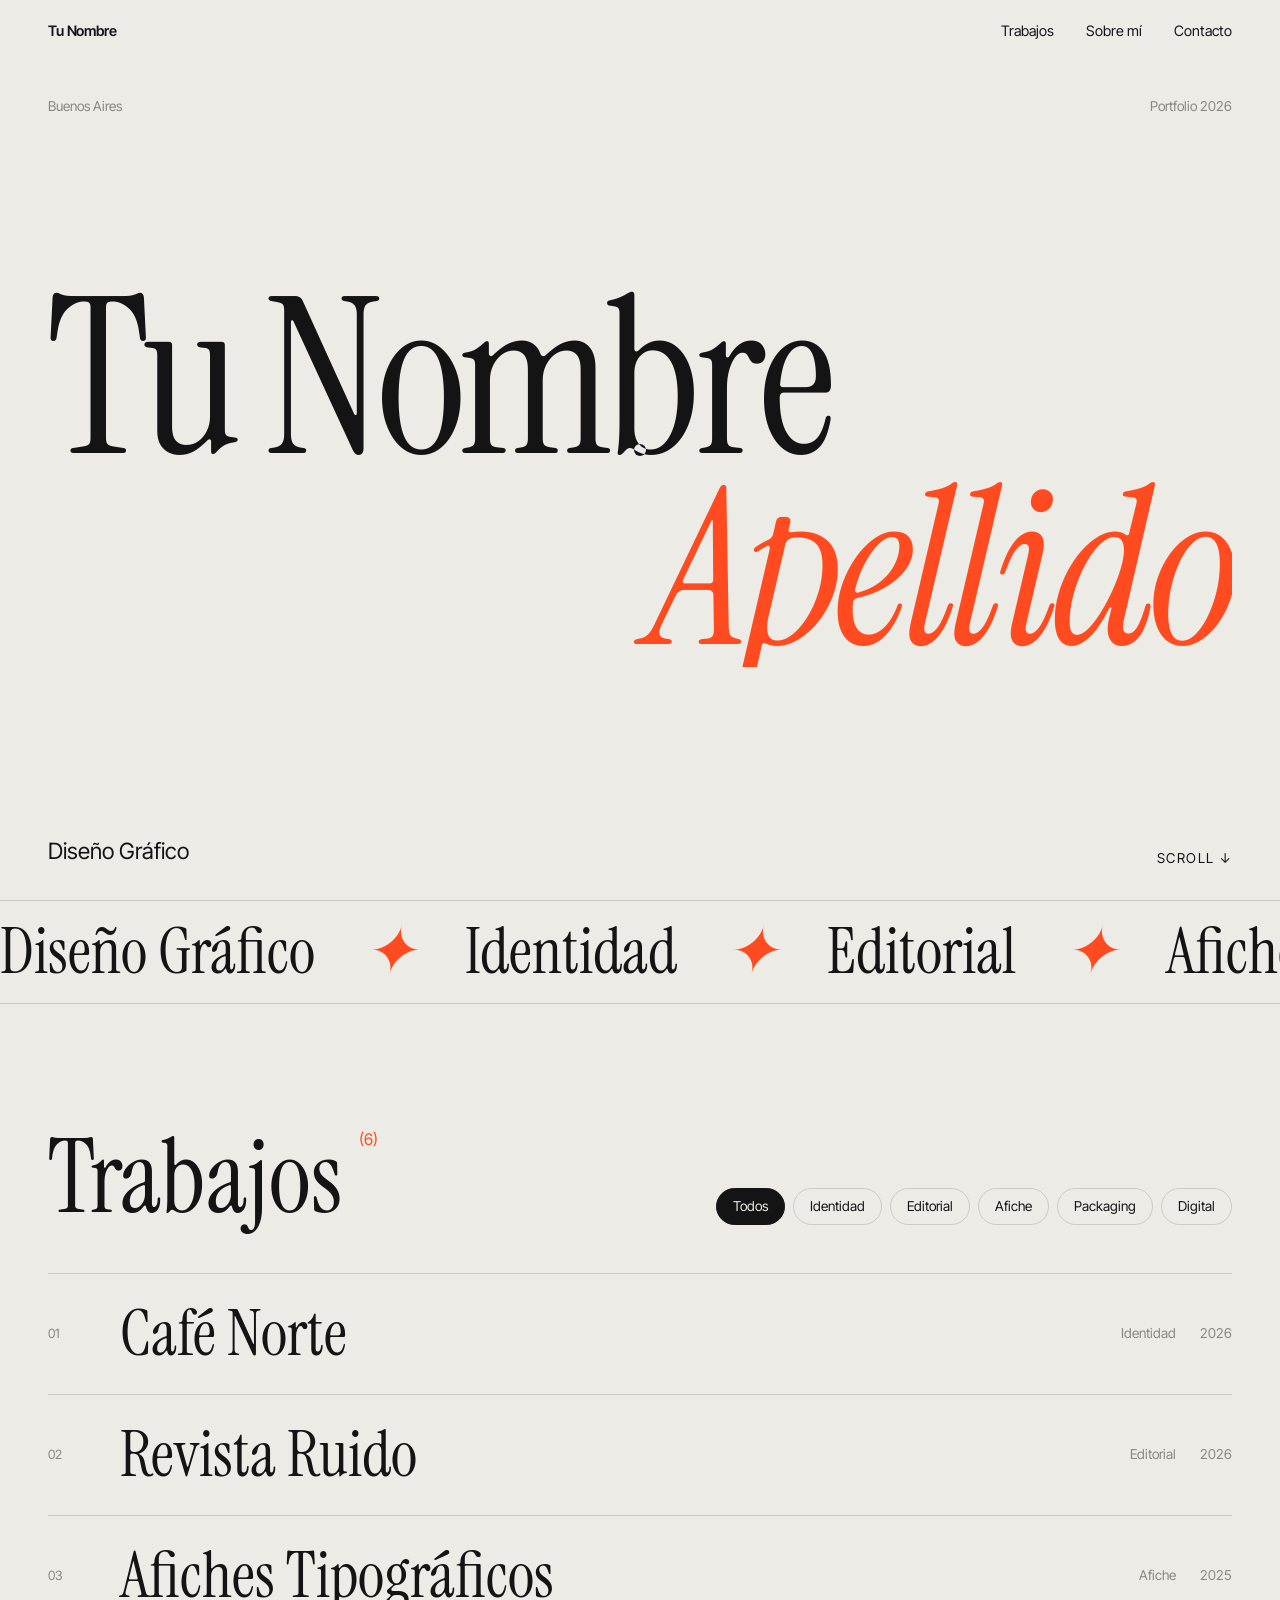
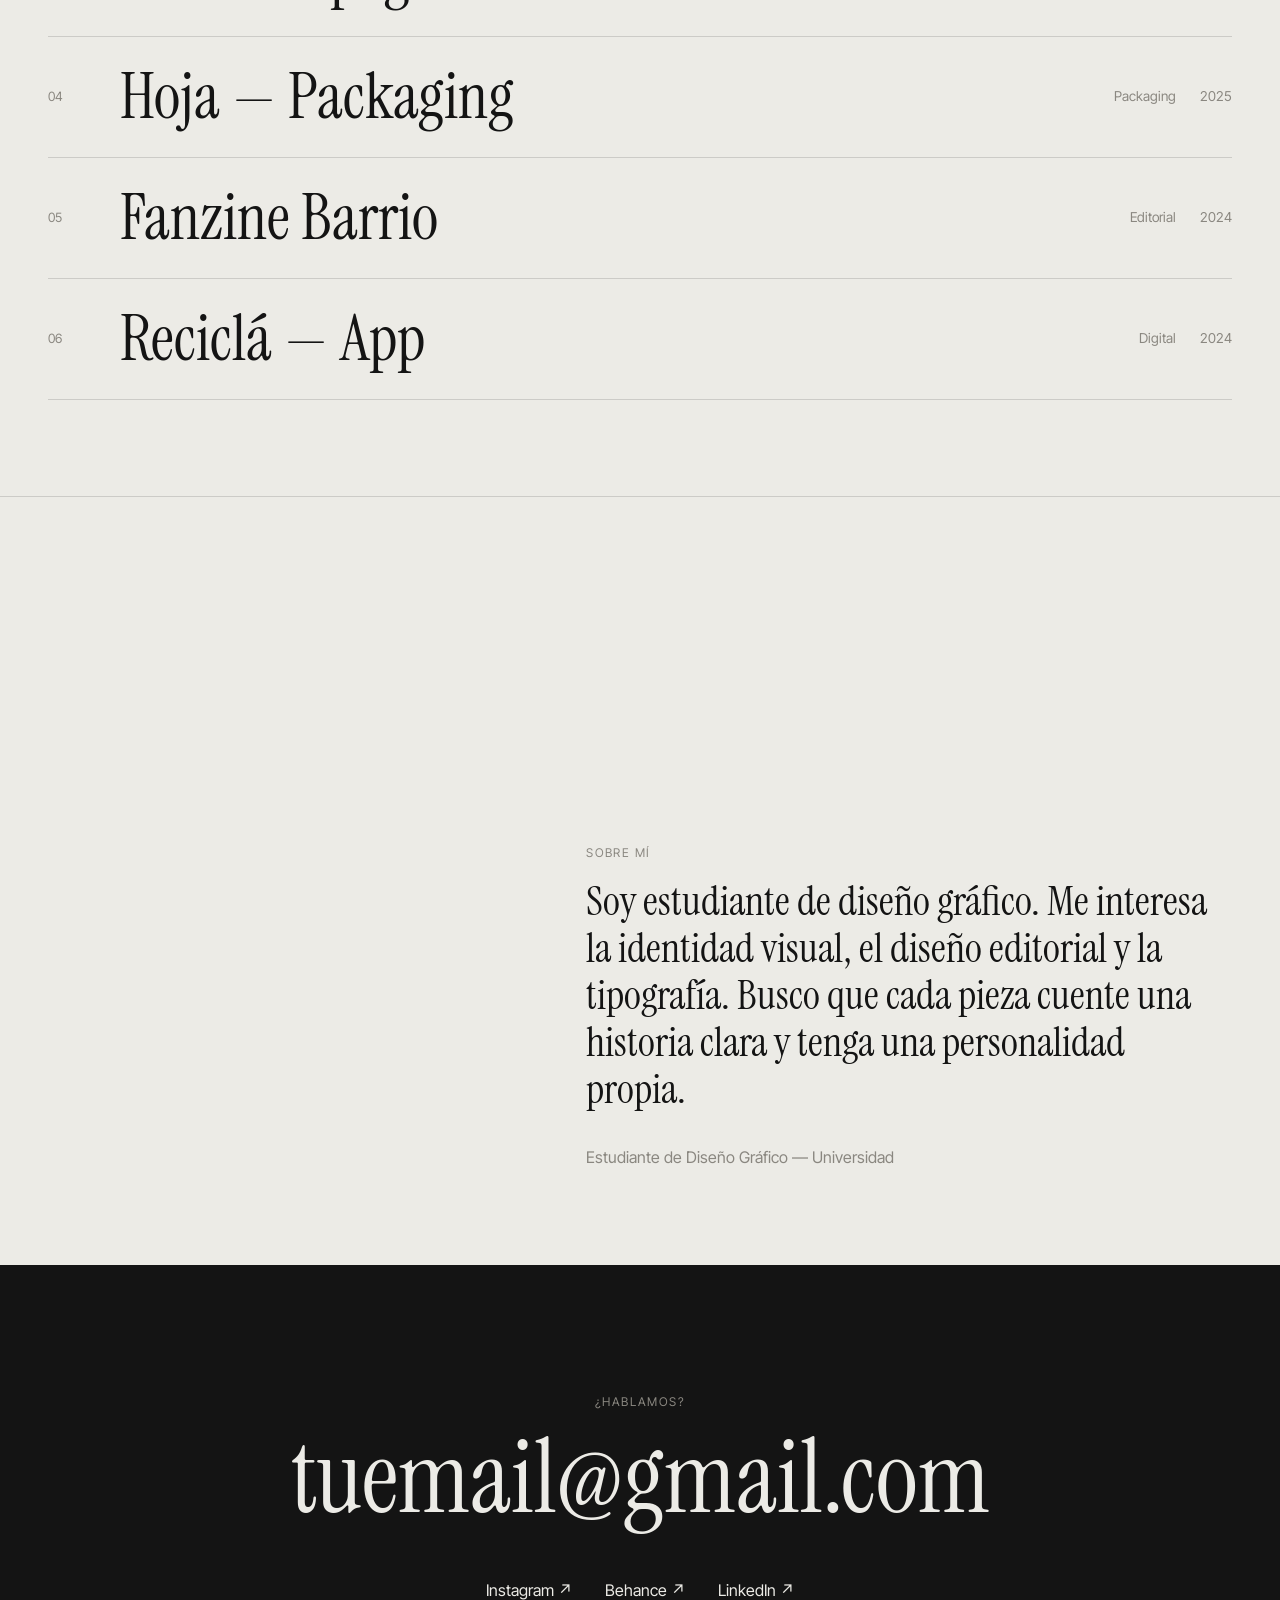
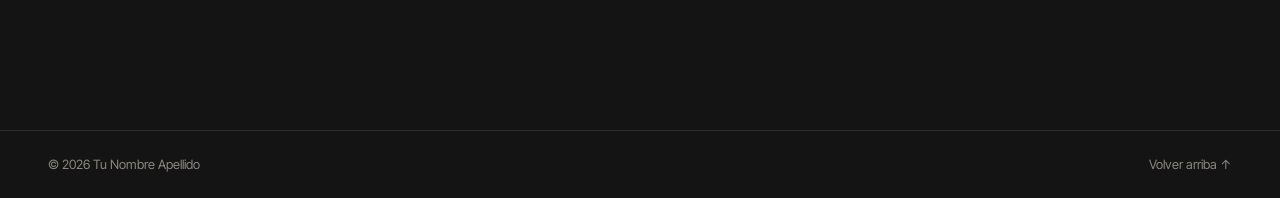
==== portfolio/index.html @ 5fc9635a "Add files via upload" ====
<!DOCTYPE html>
<html lang="es">
<head>
  <meta charset="UTF-8" />
  <meta name="viewport" content="width=device-width, initial-scale=1.0" />
  <title>Portfolio — Diseño Gráfico</title>
  <meta name="description" content="Portfolio de diseño gráfico" />
  <link rel="preconnect" href="https://fonts.googleapis.com" />
  <link rel="preconnect" href="https://fonts.gstatic.com" crossorigin />
  <link href="https://fonts.googleapis.com/css2?family=Instrument+Serif:ital@0;1&family=Inter+Tight:wght@300;400;500;600&display=swap" rel="stylesheet" />
  <link rel="stylesheet" href="css/styles.css" />
</head>
<body class="home">

  <!-- Pantalla de carga -->
  <div class="loader" id="loader">
    <span class="loader__count" id="loaderCount">0</span>
  </div>

  <!-- Cursor personalizado -->
  <div class="cursor" id="cursor"><span class="cursor__label" id="cursorLabel">Ver</span></div>
  <!-- Imagen que sigue al mouse en la lista de trabajos -->
  <div class="preview" id="preview"><img id="previewImg" alt="" /></div>

  <header class="nav">
    <a href="index.html" class="nav__logo" data-nombre>Tu Nombre</a>
    <nav class="nav__links">
      <a href="#trabajos">Trabajos</a>
      <a href="#sobre-mi">Sobre mí</a>
      <a href="#contacto">Contacto</a>
    </nav>
  </header>

  <main>
    <!-- HERO -->
    <section class="hero">
      <div class="hero__meta">
        <span data-ciudad>Buenos Aires</span>
        <span>Portfolio <span id="year"></span></span>
      </div>
      <h1 class="hero__title">
        <span class="line"><span class="split" data-nombre>Tu Nombre</span></span>
        <span class="line line--right"><em class="split" data-apellido>Apellido</em></span>
      </h1>
      <div class="hero__bottom">
        <p class="hero__rol reveal" data-rol>Diseño Gráfico</p>
        <a href="#trabajos" class="hero__scroll reveal">Scroll <span class="arrow">↓</span></a>
      </div>
    </section>

    <!-- CINTA EN MOVIMIENTO -->
    <div class="marquee" aria-hidden="true">
      <div class="marquee__track" id="marquee"></div>
    </div>

    <!-- TRABAJOS -->
    <section class="works" id="trabajos">
      <div class="section-head reveal">
        <h2>Trabajos <sup id="worksCount"></sup></h2>
        <div class="filters" id="filters"></div>
      </div>
      <ul class="works__list" id="worksList"></ul>
    </section>

    <!-- SOBRE MÍ -->
    <section class="about" id="sobre-mi">
      <div class="about__img reveal-img"><img data-foto src="img/perfil.svg" alt="Foto de perfil" /></div>
      <div class="about__text">
        <p class="label reveal">Sobre mí</p>
        <p class="about__bio reveal" data-bio></p>
        <p class="about__uni reveal" data-universidad></p>
      </div>
    </section>

    <!-- CONTACTO -->
    <section class="contact" id="contacto">
      <p class="label reveal">¿Hablamos?</p>
      <a class="contact__mail reveal" data-email href="#">tuemail@gmail.com</a>
      <div class="contact__social reveal" id="social"></div>
    </section>
  </main>

  <footer class="footer">
    <span>© <span id="year2"></span> <span data-nombre-completo></span></span>
    <a href="#" class="totop">Volver arriba ↑</a>
  </footer>

  <script src="js/proyectos.js"></script>
  <script src="js/main.js"></script>
</body>
</html>
---- portfolio/css/styles.css ----
/* =========================================================
   COLORES Y TIPOGRAFÍAS — cambiá estos valores para
   personalizar todo el sitio de una vez.
   ========================================================= */
:root {
  --bg: #ecebe6;          /* fondo */
  --ink: #141414;         /* texto */
  --muted: #8a8780;       /* texto secundario */
  --accent: #ff4b1f;      /* color de acento */
  --line: rgba(20, 20, 20, 0.15);
  --serif: "Instrument Serif", Georgia, serif;
  --sans: "Inter Tight", system-ui, sans-serif;
  --ease: cubic-bezier(0.77, 0, 0.175, 1);
  --ease-out: cubic-bezier(0.16, 1, 0.3, 1);
  --pad: clamp(1.25rem, 4vw, 3rem);
}

*, *::before, *::after { box-sizing: border-box; margin: 0; padding: 0; }
html { scroll-behavior: smooth; }
body {
  background: var(--bg);
  color: var(--ink);
  font-family: var(--sans);
  font-size: 16px;
  line-height: 1.5;
  -webkit-font-smoothing: antialiased;
  overflow-x: hidden;
}
a { color: inherit; text-decoration: none; }
img { display: block; width: 100%; height: auto; }
::selection { background: var(--accent); color: var(--bg); }

.label {
  display: block;
  font-size: 0.75rem;
  text-transform: uppercase;
  letter-spacing: 0.12em;
  color: var(--muted);
  margin-bottom: 1rem;
}

/* ---------- Cursor ---------- */
.cursor {
  position: fixed; top: 0; left: 0; z-index: 1000;
  width: 12px; height: 12px; border-radius: 50%;
  background: var(--ink);
  pointer-events: none;
  transform: translate(-50%, -50%);
  display: grid; place-items: center;
  transition: width .4s var(--ease-out), height .4s var(--ease-out), background .3s;
  mix-blend-mode: difference;
  background: #fff;
}
.cursor__label {
  font-size: 0.8rem; color: #000; opacity: 0;
  transition: opacity .2s; font-weight: 500;
}
.cursor.is-hover { width: 48px; height: 48px; }
.cursor.is-view { width: 90px; height: 90px; mix-blend-mode: normal; background: var(--accent); }
.cursor.is-view .cursor__label { opacity: 1; color: #fff; }
@media (hover: none) { .cursor { display: none; } }
@media (hover: hover) { body, a { cursor: none; } }

/* ---------- Loader ---------- */
.loader {
  position: fixed; inset: 0; z-index: 900;
  background: var(--ink); color: var(--bg);
  display: flex; align-items: flex-end; justify-content: flex-end;
  padding: var(--pad);
  transition: transform 1s var(--ease);
}
.loader__count { font-family: var(--serif); font-size: clamp(5rem, 18vw, 14rem); line-height: .8; }
.loader.is-done { transform: translateY(-100%); }

.curtain {
  position: fixed; inset: 0; z-index: 900; background: var(--ink);
  transform-origin: top; transition: transform .9s var(--ease);
}
.curtain.is-done { transform: scaleY(0); }
.curtain.is-leaving { transform-origin: bottom; transform: scaleY(1); }

/* ---------- Nav ---------- */
.nav {
  position: fixed; top: 0; left: 0; right: 0; z-index: 100;
  display: flex; justify-content: space-between; align-items: center;
  padding: 1.25rem var(--pad);
  mix-blend-mode: difference; color: #fff;
  font-size: 0.9rem;
}
.nav__logo { font-weight: 600; letter-spacing: -0.01em; }
.nav__links { display: flex; gap: 2rem; }
.nav__links a, .footer a, .contact__social a { position: relative; }
.nav__links a::after, .footer a::after, .contact__social a::after {
  content: ""; position: absolute; left: 0; bottom: -2px; width: 100%; height: 1px;
  background: currentColor; transform: scaleX(0); transform-origin: right;
  transition: transform .5s var(--ease-out);
}
.nav__links a:hover::after, .footer a:hover::after, .contact__social a:hover::after {
  transform: scaleX(1); transform-origin: left;
}
@media (max-width: 600px) { .nav__links { gap: 1rem; font-size: .8rem; } }

/* ---------- Animación de texto (letras que suben) ---------- */
.line { display: block; overflow: hidden; }
.split .char {
  display: inline-block;
  transform: translateY(110%);
  transition: transform 1.1s var(--ease-out);
}
.is-ready .split .char { transform: translateY(0); }

/* Aparición al hacer scroll */
.reveal { opacity: 0; transform: translateY(40px); transition: opacity 1s var(--ease-out), transform 1s var(--ease-out); }
.reveal.in { opacity: 1; transform: none; }
.is-ready .hero .reveal { opacity: 1; transform: none; transition-delay: .7s; }
.reveal-img { overflow: hidden; clip-path: inset(100% 0 0 0); transition: clip-path 1.4s var(--ease); }
.reveal-img img { transform: scale(1.25); transition: transform 1.8s var(--ease-out); }
.reveal-img.in { clip-path: inset(0 0 0 0); }
.reveal-img.in img { transform: scale(1); }

/* ---------- Hero ---------- */
.hero {
  min-height: 100svh;
  padding: 6rem var(--pad) 2rem;
  display: flex; flex-direction: column; justify-content: space-between;
}
.hero__meta { display: flex; justify-content: space-between; font-size: .85rem; color: var(--muted); }
.hero__title {
  font-family: var(--serif); font-weight: 400;
  font-size: clamp(4rem, 17vw, 17rem);
  line-height: .88; letter-spacing: -0.03em;
}
.hero__title em { font-style: italic; color: var(--accent); }
.line--right { text-align: right; }
.hero__bottom { display: flex; justify-content: space-between; align-items: flex-end; }
.hero__rol { font-size: clamp(1rem, 2vw, 1.4rem); max-width: 20ch; }
.hero__scroll { font-size: .85rem; text-transform: uppercase; letter-spacing: .1em; }
.hero__scroll .arrow { display: inline-block; animation: bob 2s ease-in-out infinite; }
@keyframes bob { 50% { transform: translateY(6px); } }

/* ---------- Marquee ---------- */
.marquee {
  border-top: 1px solid var(--line); border-bottom: 1px solid var(--line);
  overflow: hidden; padding: 1.2rem 0; white-space: nowrap;
}
.marquee__track { display: inline-flex; animation: marquee 30s linear infinite; }
.marquee__track span {
  font-family: var(--serif); font-size: clamp(2rem, 5vw, 4rem); line-height: 1;
  padding-right: 3rem;
}
.marquee__track span:nth-child(even) { font-style: italic; color: var(--accent); }
@keyframes marquee { to { transform: translateX(-50%); } }

/* ---------- Trabajos ---------- */
.works { padding: 8rem var(--pad) 6rem; }
.section-head {
  display: flex; justify-content: space-between; align-items: flex-end; flex-wrap: wrap; gap: 1.5rem;
  margin-bottom: 3rem;
}
.section-head h2 { font-family: var(--serif); font-weight: 400; font-size: clamp(3rem, 8vw, 6.5rem); line-height: .9; }
.section-head sup { font-family: var(--sans); font-size: 1rem; color: var(--accent); vertical-align: top; }
.filters { display: flex; flex-wrap: wrap; gap: .5rem; }
.filters button {
  font: inherit; font-size: .85rem; background: none; color: var(--ink);
  border: 1px solid var(--line); border-radius: 99px; padding: .45rem 1rem;
  cursor: inherit; transition: background .3s, color .3s, border-color .3s;
}
.filters button:hover { border-color: var(--ink); }
.filters button.active { background: var(--ink); color: var(--bg); border-color: var(--ink); }

.works__list { list-style: none; border-top: 1px solid var(--line); }
.work { border-bottom: 1px solid var(--line); transition: opacity .4s; }
.work.hidden { display: none; }
.work a {
  display: grid; grid-template-columns: 3rem 1fr auto auto; gap: 1.5rem; align-items: center;
  padding: 1.75rem 0; position: relative;
}
.work__num { font-size: .8rem; color: var(--muted); }
.work__title {
  font-family: var(--serif); font-size: clamp(2rem, 5vw, 4.2rem); line-height: 1;
  transition: transform .6s var(--ease-out), color .3s;
}
.work__cat, .work__year { font-size: .85rem; color: var(--muted); }
.work__thumb { display: none; }
.works__list:hover .work { opacity: .3; }
.works__list .work:hover { opacity: 1; }
.work a:hover .work__title { transform: translateX(1.5rem); font-style: italic; color: var(--accent); }

@media (max-width: 700px) {
  .work a { grid-template-columns: 1fr auto; gap: .5rem 1rem; }
  .work__num { display: none; }
  .work__thumb { display: block; grid-column: 1 / -1; border-radius: 4px; overflow: hidden; margin-bottom: .75rem; aspect-ratio: 4/3; }
  .work__thumb img { height: 100%; object-fit: cover; }
  .work__year { grid-column: 2; grid-row: 2; }
  .work__cat { grid-column: 1; grid-row: 3; }
  .works__list:hover .work { opacity: 1; }
}

/* Imagen flotante que sigue al mouse */
.preview {
  position: fixed; top: 0; left: 0; z-index: 50;
  width: clamp(220px, 24vw, 380px); aspect-ratio: 4/5;
  pointer-events: none; overflow: hidden; border-radius: 4px;
  opacity: 0; transform: translate(-50%, -50%) scale(.6);
  transition: opacity .4s var(--ease-out), transform .5s var(--ease-out);
}
.preview.show { opacity: 1; transform: translate(-50%, -50%) scale(1); }
.preview img { height: 100%; object-fit: cover; }
@media (hover: none) { .preview { display: none; } }

/* ---------- Sobre mí ---------- */
.about {
  padding: 6rem var(--pad);
  display: grid; grid-template-columns: 1fr 1.4fr; gap: clamp(2rem, 6vw, 6rem); align-items: end;
  border-top: 1px solid var(--line);
}
.about__img { aspect-ratio: 4/5; border-radius: 4px; }
.about__img img { height: 100%; object-fit: cover; }
.about__bio { font-family: var(--serif); font-size: clamp(1.6rem, 3.2vw, 2.8rem); line-height: 1.15; margin-bottom: 2rem; }
.about__uni { color: var(--muted); }
@media (max-width: 800px) { .about { grid-template-columns: 1fr; } .about__img { max-width: 420px; } }

/* ---------- Contacto ---------- */
.contact { padding: 8rem var(--pad); text-align: center; background: var(--ink); color: var(--bg); }
.contact .label { color: #8a8780; }
.contact__mail {
  display: inline-block; font-family: var(--serif);
  font-size: clamp(2.2rem, 8vw, 7.5rem); line-height: 1; word-break: break-all;
  transition: color .3s, font-style .3s;
}
.contact__mail:hover { color: var(--accent); font-style: italic; }
.contact__social { display: flex; justify-content: center; gap: 2rem; margin-top: 3rem; flex-wrap: wrap; }

.footer {
  display: flex; justify-content: space-between; padding: 1.5rem var(--pad);
  font-size: .8rem; background: var(--ink); color: #8a8780; border-top: 1px solid rgba(255,255,255,.1);
}

/* =========================================================
   PÁGINA DE PROYECTO
   ========================================================= */
.p-hero { padding: 9rem var(--pad) 3rem; }
.p-hero__title {
  font-family: var(--serif); font-weight: 400;
  font-size: clamp(3.5rem, 12vw, 12rem); line-height: .9; letter-spacing: -0.03em;
  margin-bottom: 3rem;
}
.p-hero__info { display: flex; gap: clamp(2rem, 6vw, 6rem); flex-wrap: wrap; border-top: 1px solid var(--line); padding-top: 1.5rem; }
.p-hero__info .label { margin-bottom: .3rem; }
.p-cover { margin: 0 var(--pad); border-radius: 4px; aspect-ratio: 16/9; }
.p-cover img { height: 100%; object-fit: cover; }
.p-desc { padding: 7rem var(--pad); display: grid; grid-template-columns: 1fr 2fr; gap: 2rem; }
.p-desc__text { font-family: var(--serif); font-size: clamp(1.5rem, 3vw, 2.6rem); line-height: 1.2; }
@media (max-width: 800px) { .p-desc { grid-template-columns: 1fr; } }

.p-gallery { padding: 0 var(--pad) 6rem; display: grid; grid-template-columns: 1fr 1fr; gap: clamp(1rem, 2vw, 2rem); }
.p-gallery figure:nth-child(3n+1) { grid-column: 1 / -1; }
.p-gallery .reveal-img { border-radius: 4px; }
.p-gallery figcaption { font-size: .8rem; color: var(--muted); margin-top: .6rem; }
@media (max-width: 700px) { .p-gallery { grid-template-columns: 1fr; } }

.p-next {
  display: block; padding: 7rem var(--pad); text-align: center;
  border-top: 1px solid var(--line); background: var(--ink); color: var(--bg);
  overflow: hidden;
}
.p-next__title {
  display: block; font-family: var(--serif); font-size: clamp(3rem, 10vw, 9rem); line-height: 1;
  transition: transform .8s var(--ease-out), color .3s;
}
.p-next:hover .p-next__title { font-style: italic; color: var(--accent); transform: scale(1.04); }

@media (prefers-reduced-motion: reduce) {
  *, *::before, *::after { animation: none !important; transition: none !important; }
  .split .char { transform: none; }
  .reveal, .reveal-img, .reveal-img img { opacity: 1; transform: none; clip-path: none; }
}
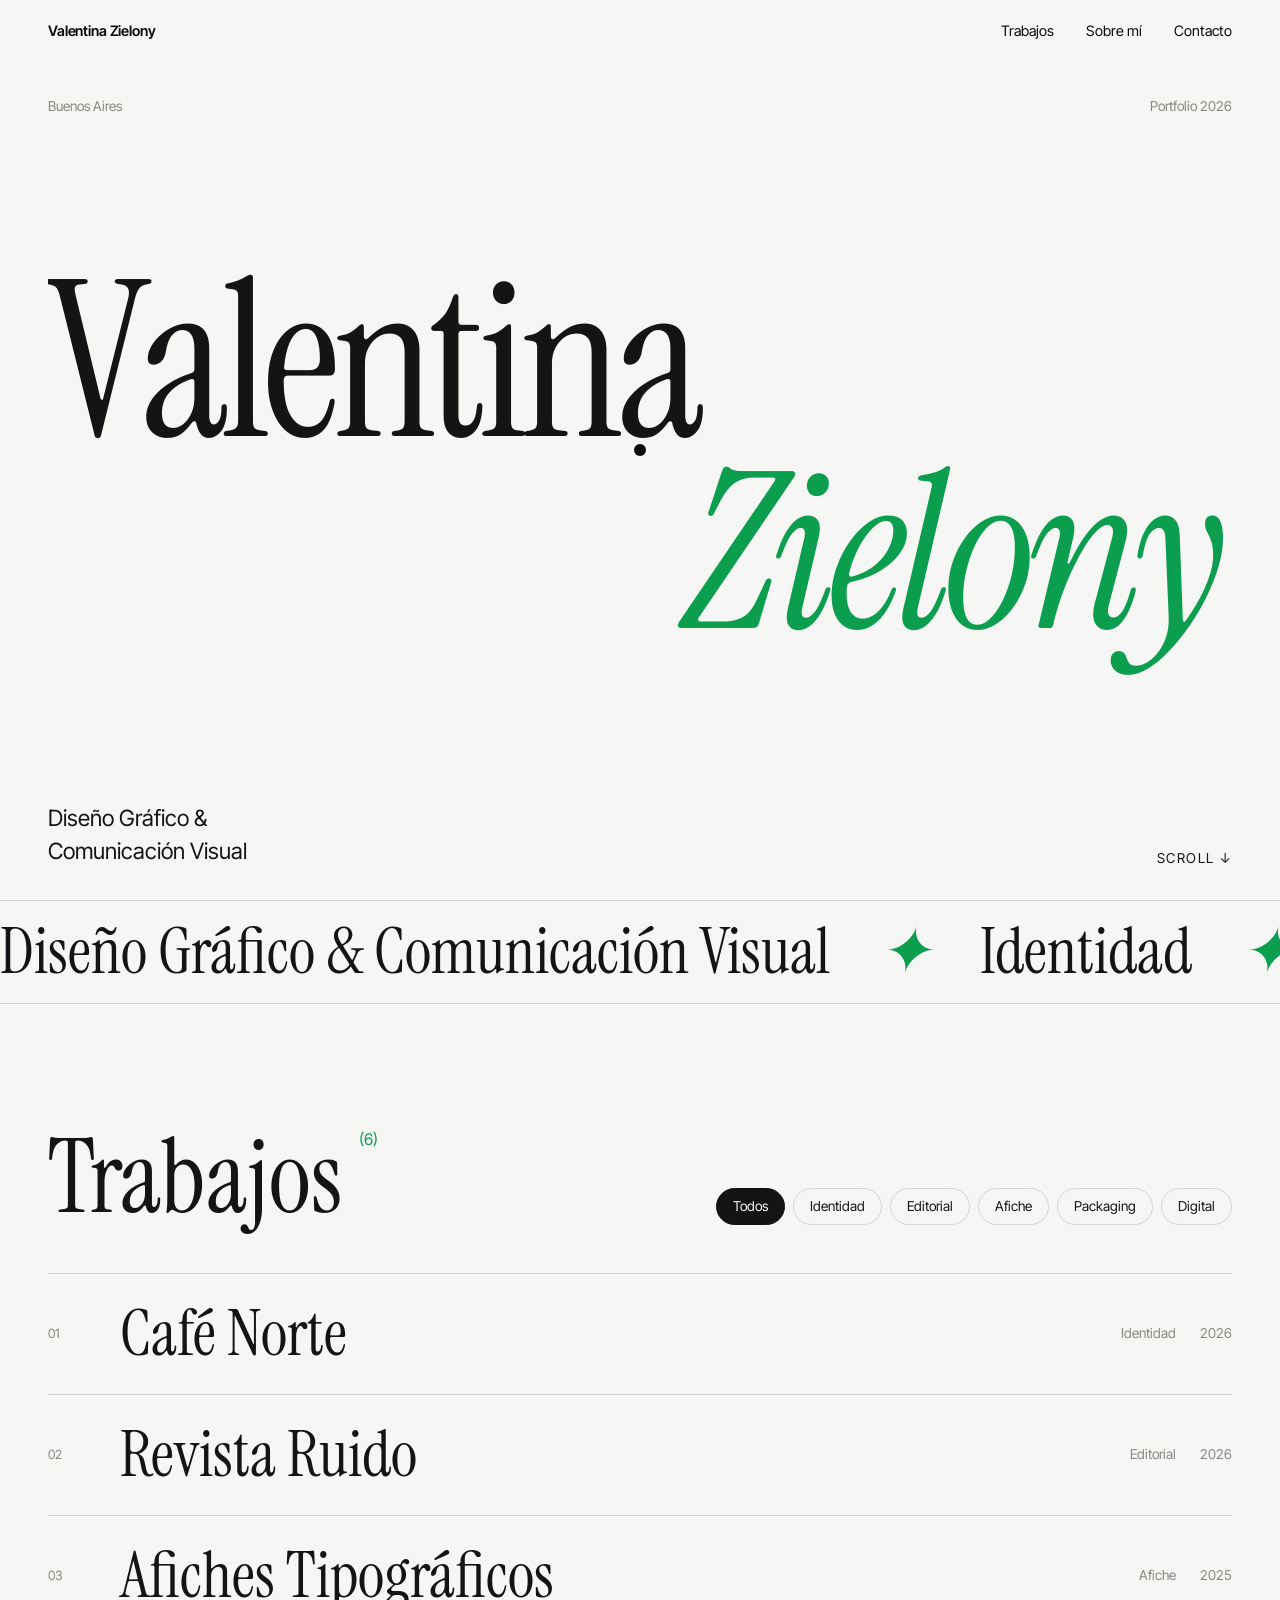
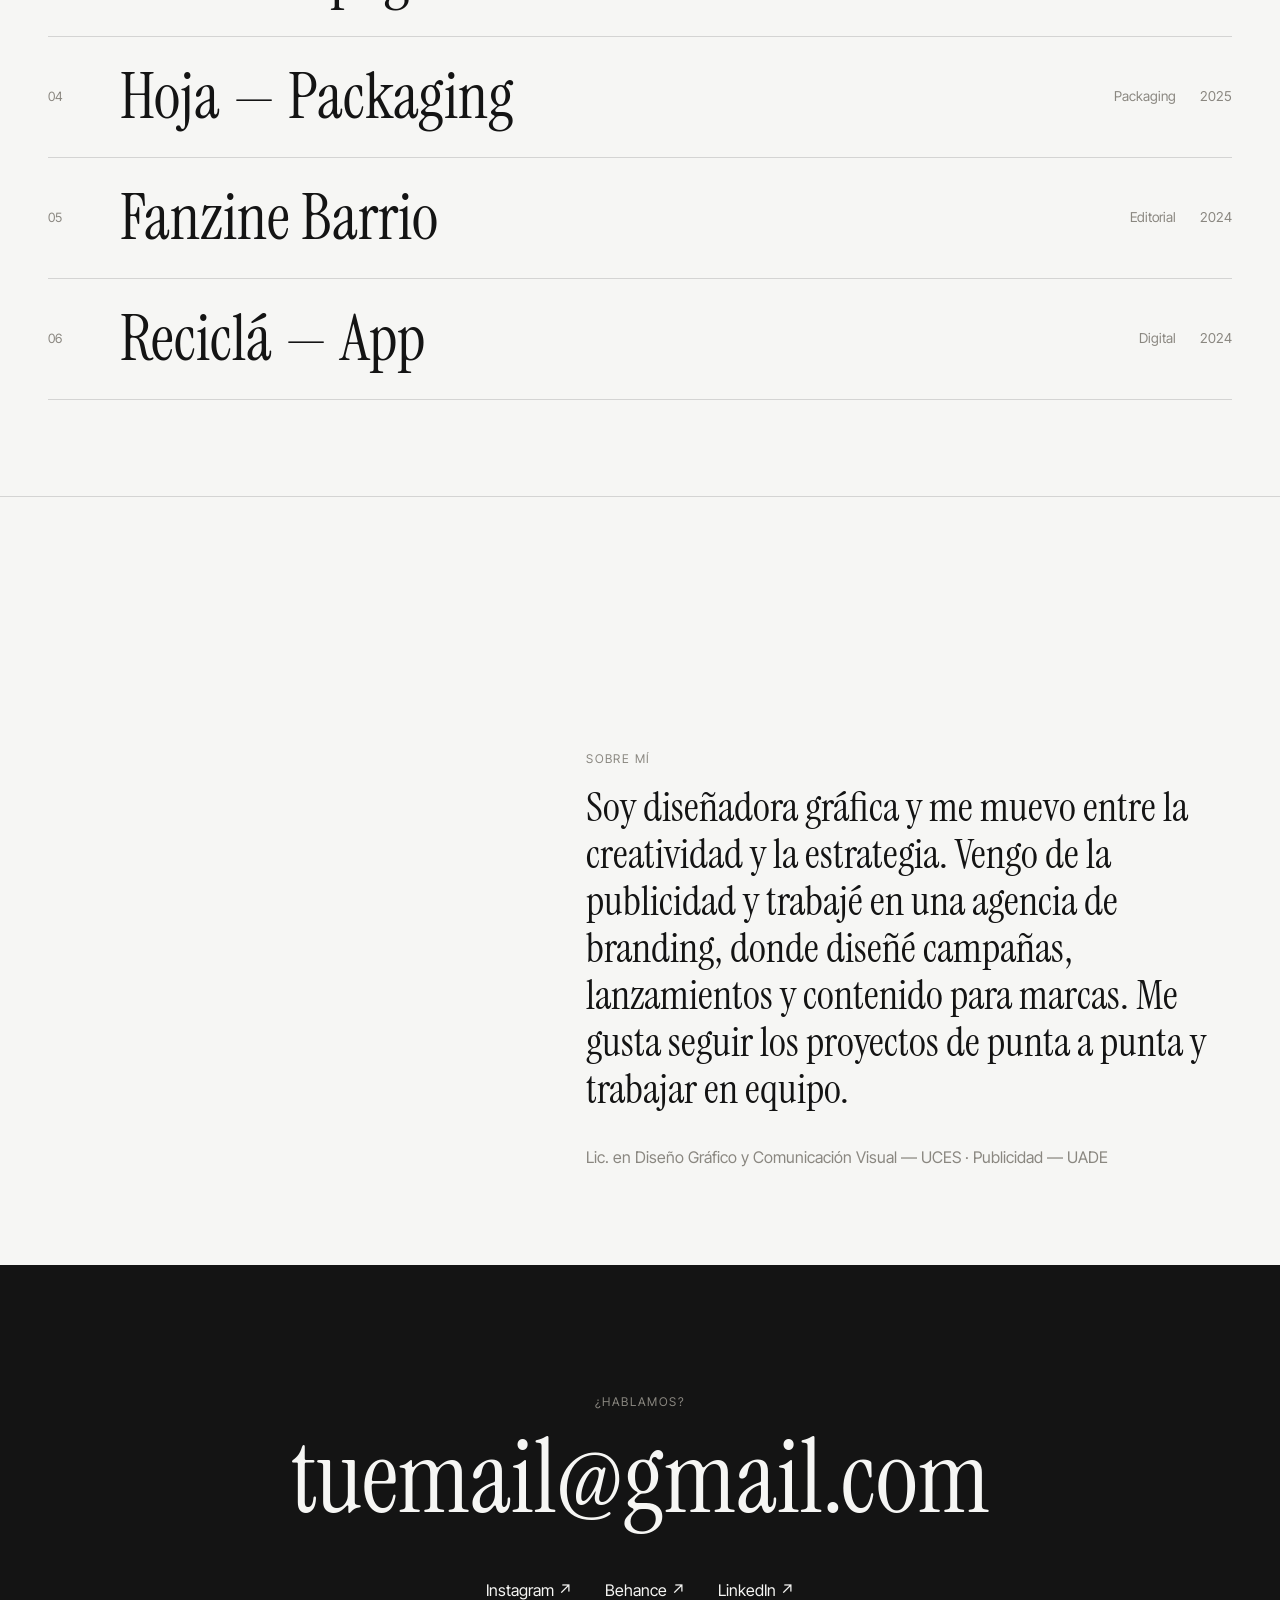
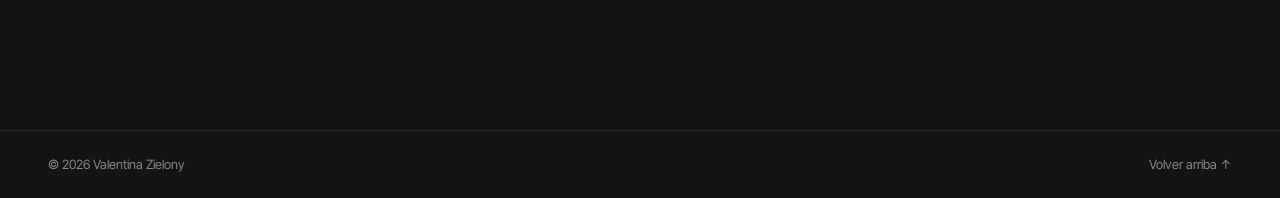
==== commit ee8f916a: "Add files via upload" ====
--- a/portfolio/index.html
+++ b/portfolio/index.html
@@ -3,7 +3,7 @@
 <head>
   <meta charset="UTF-8" />
   <meta name="viewport" content="width=device-width, initial-scale=1.0" />
-  <title>Portfolio — Diseño Gráfico</title>
+  <title>Valentina Zielony — Diseño Gráfico</title>
   <meta name="description" content="Portfolio de diseño gráfico" />
   <link rel="preconnect" href="https://fonts.googleapis.com" />
   <link rel="preconnect" href="https://fonts.gstatic.com" crossorigin />
@@ -23,7 +23,7 @@
   <div class="preview" id="preview"><img id="previewImg" alt="" /></div>
 
   <header class="nav">
-    <a href="index.html" class="nav__logo" data-nombre>Tu Nombre</a>
+    <a href="index.html" class="nav__logo" data-nombre-completo>Valentina Zielony</a>
     <nav class="nav__links">
       <a href="#trabajos">Trabajos</a>
       <a href="#sobre-mi">Sobre mí</a>
--- a/portfolio/css/styles.css
+++ b/portfolio/css/styles.css
@@ -3,10 +3,10 @@
    personalizar todo el sitio de una vez.
    ========================================================= */
 :root {
-  --bg: #ecebe6;          /* fondo */
+  --bg: #f6f6f4;          /* fondo */
   --ink: #141414;         /* texto */
   --muted: #8a8780;       /* texto secundario */
-  --accent: #ff4b1f;      /* color de acento */
+  --accent: #0b9e4f;      /* color de acento */
   --line: rgba(20, 20, 20, 0.15);
   --serif: "Instrument Serif", Georgia, serif;
   --sans: "Inter Tight", system-ui, sans-serif;
@@ -101,7 +101,7 @@
 @media (max-width: 600px) { .nav__links { gap: 1rem; font-size: .8rem; } }
 
 /* ---------- Animación de texto (letras que suben) ---------- */
-.line { display: block; overflow: hidden; }
+.line { display: block; overflow: hidden; padding: 0 .06em .12em 0; margin-bottom: -.12em; }
 .split .char {
   display: inline-block;
   transform: translateY(110%);
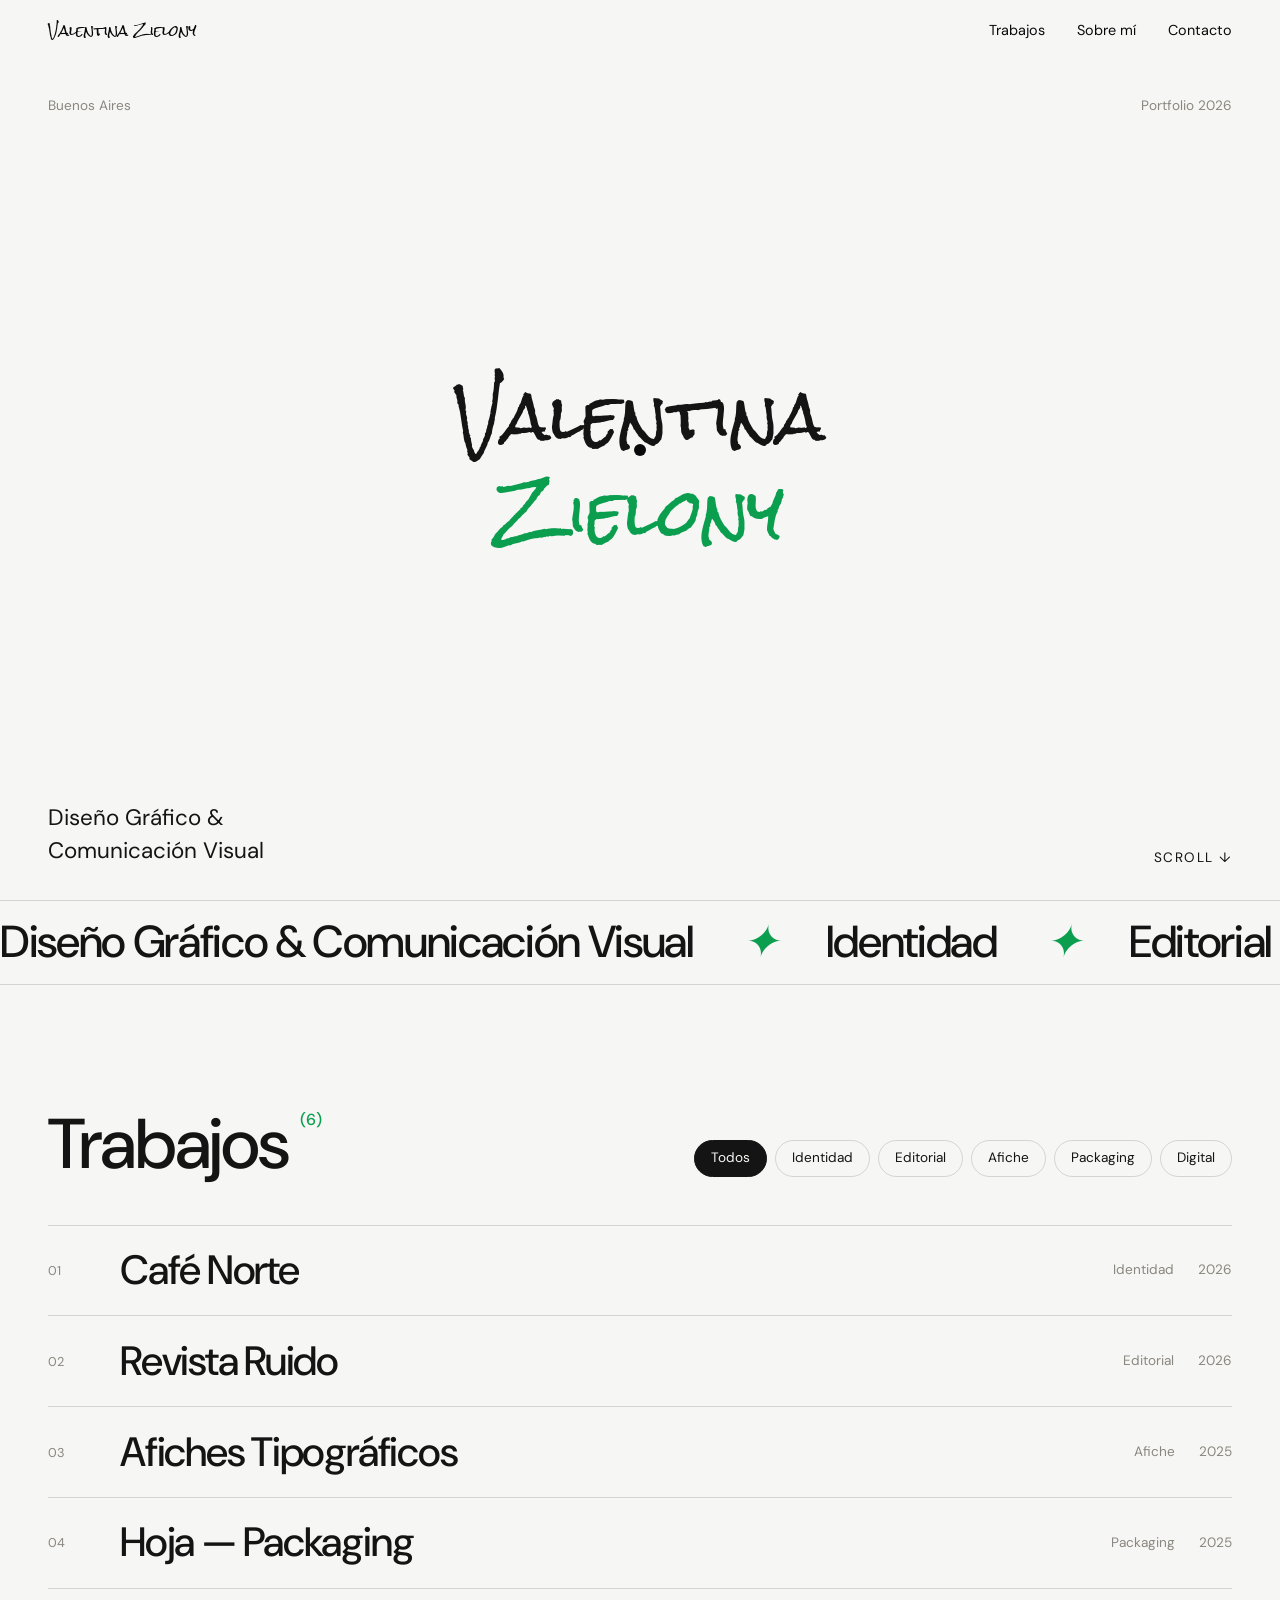
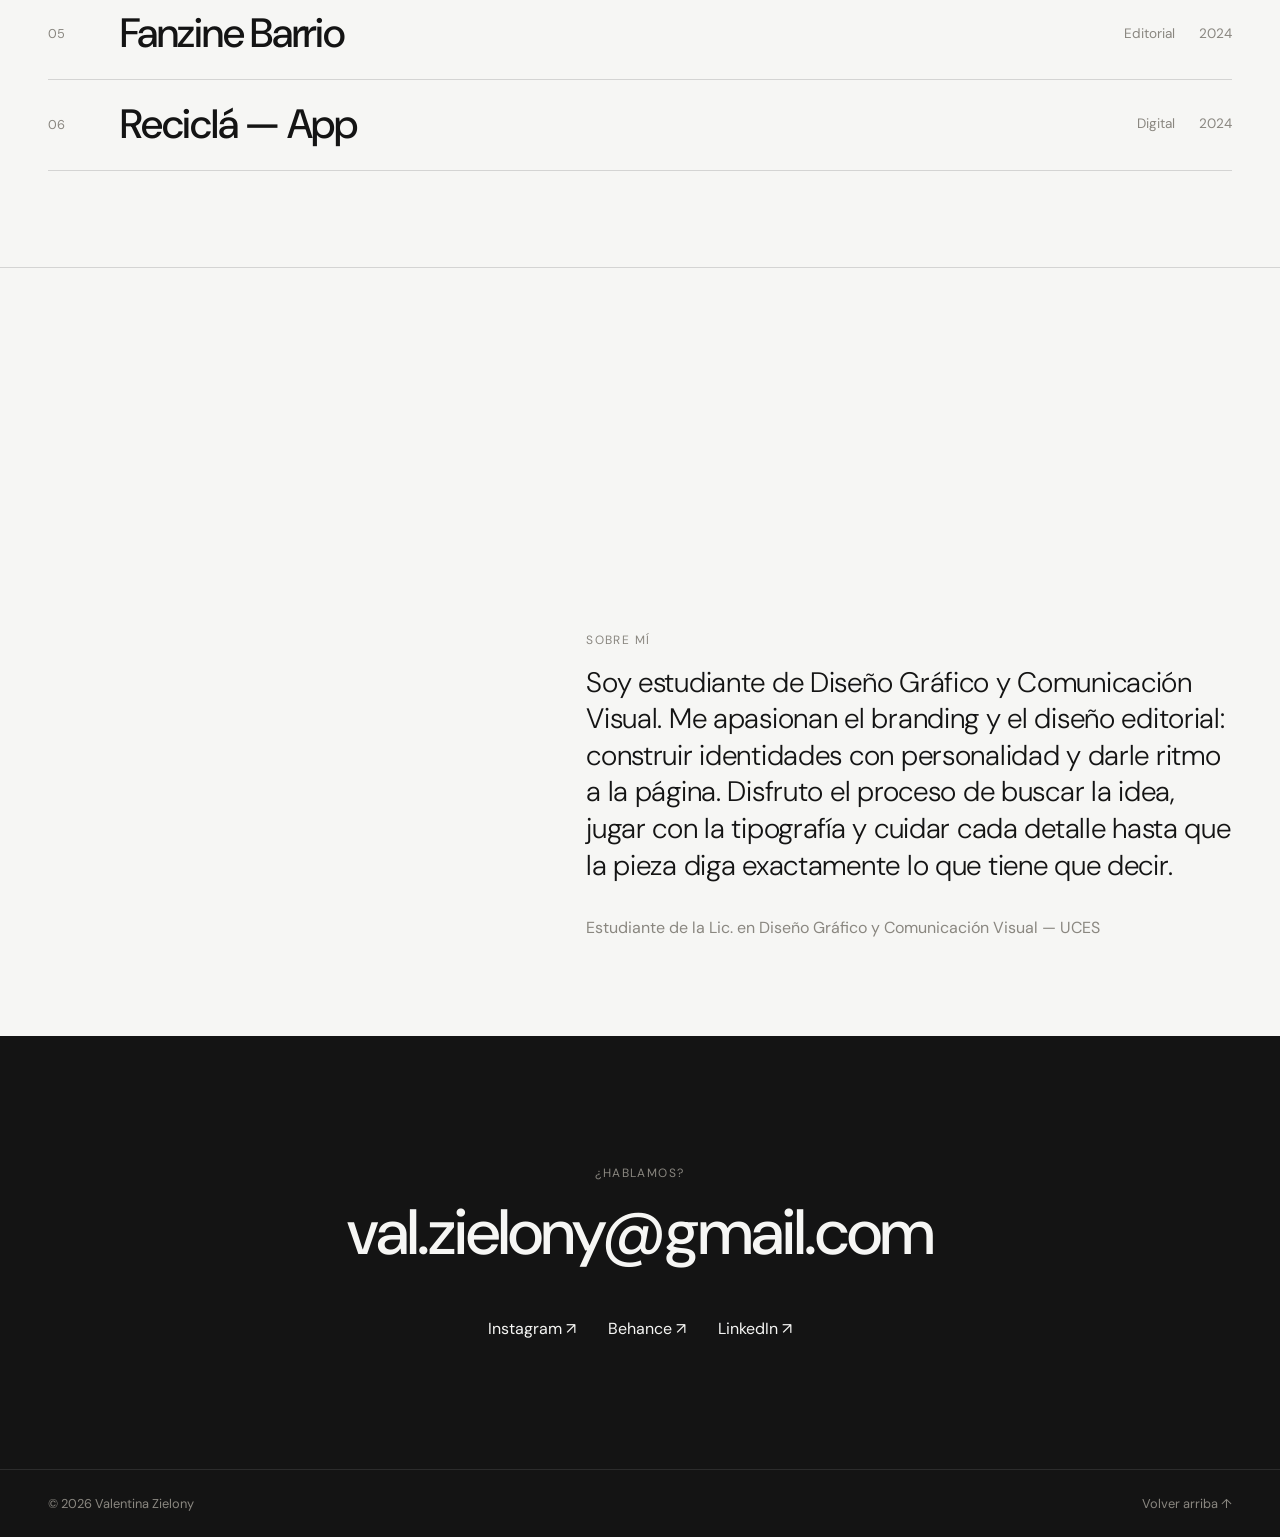
==== commit 1ec123fd: "Add files via upload" ====
--- a/portfolio/index.html
+++ b/portfolio/index.html
@@ -7,7 +7,7 @@
   <meta name="description" content="Portfolio de diseño gráfico" />
   <link rel="preconnect" href="https://fonts.googleapis.com" />
   <link rel="preconnect" href="https://fonts.gstatic.com" crossorigin />
-  <link href="https://fonts.googleapis.com/css2?family=Instrument+Serif:ital@0;1&family=Inter+Tight:wght@300;400;500;600&display=swap" rel="stylesheet" />
+  <link href="https://fonts.googleapis.com/css2?family=Rock+Salt&family=DM+Sans:ital,opsz,wght@0,9..40,300;0,9..40,400;0,9..40,500;1,9..40,400;1,9..40,500&display=swap" rel="stylesheet" />
   <link rel="stylesheet" href="css/styles.css" />
 </head>
 <body class="home">
--- a/portfolio/css/styles.css
+++ b/portfolio/css/styles.css
@@ -8,8 +8,9 @@
   --muted: #8a8780;       /* texto secundario */
   --accent: #0b9e4f;      /* color de acento */
   --line: rgba(20, 20, 20, 0.15);
-  --serif: "Instrument Serif", Georgia, serif;
-  --sans: "Inter Tight", system-ui, sans-serif;
+  --name: "Rock Salt", cursive;              /* tipografía de tu nombre */
+  --serif: "DM Sans", system-ui, sans-serif;  /* títulos grandes */
+  --sans: "DM Sans", system-ui, sans-serif;   /* textos */
   --ease: cubic-bezier(0.77, 0, 0.175, 1);
   --ease-out: cubic-bezier(0.16, 1, 0.3, 1);
   --pad: clamp(1.25rem, 4vw, 3rem);
@@ -87,7 +88,7 @@
   mix-blend-mode: difference; color: #fff;
   font-size: 0.9rem;
 }
-.nav__logo { font-weight: 600; letter-spacing: -0.01em; }
+.nav__logo { font-family: var(--name); font-size: .85rem; }
 .nav__links { display: flex; gap: 2rem; }
 .nav__links a, .footer a, .contact__social a { position: relative; }
 .nav__links a::after, .footer a::after, .contact__social a::after {
@@ -98,7 +99,7 @@
 .nav__links a:hover::after, .footer a:hover::after, .contact__social a:hover::after {
   transform: scaleX(1); transform-origin: left;
 }
-@media (max-width: 600px) { .nav__links { gap: 1rem; font-size: .8rem; } }
+@media (max-width: 600px) { .nav__links { gap: 1rem; font-size: .8rem; } .home .nav__logo { display: none; } .home .nav { justify-content: flex-end; } }
 
 /* ---------- Animación de texto (letras que suben) ---------- */
 .line { display: block; overflow: hidden; padding: 0 .06em .12em 0; margin-bottom: -.12em; }
@@ -126,12 +127,14 @@
 }
 .hero__meta { display: flex; justify-content: space-between; font-size: .85rem; color: var(--muted); }
 .hero__title {
-  font-family: var(--serif); font-weight: 400;
-  font-size: clamp(4rem, 17vw, 17rem);
-  line-height: .88; letter-spacing: -0.03em;
-}
-.hero__title em { font-style: italic; color: var(--accent); }
-.line--right { text-align: right; }
+  font-family: var(--name); font-weight: 400;
+  font-size: clamp(2.6rem, 5vw, 5rem);
+  text-align: center;
+  line-height: 1.4; letter-spacing: 0;
+}
+.hero__title .line { padding: .15em .1em .25em 0; margin-bottom: -.3em; }
+.hero__title em { font-style: normal; color: var(--accent); }
+.hero__title .line { padding-left: .1em; }
 .hero__bottom { display: flex; justify-content: space-between; align-items: flex-end; }
 .hero__rol { font-size: clamp(1rem, 2vw, 1.4rem); max-width: 20ch; }
 .hero__scroll { font-size: .85rem; text-transform: uppercase; letter-spacing: .1em; }
@@ -145,7 +148,7 @@
 }
 .marquee__track { display: inline-flex; animation: marquee 30s linear infinite; }
 .marquee__track span {
-  font-family: var(--serif); font-size: clamp(2rem, 5vw, 4rem); line-height: 1;
+  font-family: var(--serif); font-size: clamp(1.5rem, 3.5vw, 2.8rem); line-height: 1;
   padding-right: 3rem;
 }
 .marquee__track span:nth-child(even) { font-style: italic; color: var(--accent); }
@@ -157,8 +160,8 @@
   display: flex; justify-content: space-between; align-items: flex-end; flex-wrap: wrap; gap: 1.5rem;
   margin-bottom: 3rem;
 }
-.section-head h2 { font-family: var(--serif); font-weight: 400; font-size: clamp(3rem, 8vw, 6.5rem); line-height: .9; }
-.section-head sup { font-family: var(--sans); font-size: 1rem; color: var(--accent); vertical-align: top; }
+.section-head h2 { font-family: var(--serif); font-weight: 400; font-size: clamp(2.4rem, 5.5vw, 4.5rem); line-height: .9; }
+.section-head sup { font-family: var(--sans); letter-spacing: 0; font-size: 1rem; color: var(--accent); vertical-align: top; }
 .filters { display: flex; flex-wrap: wrap; gap: .5rem; }
 .filters button {
   font: inherit; font-size: .85rem; background: none; color: var(--ink);
@@ -173,11 +176,11 @@
 .work.hidden { display: none; }
 .work a {
   display: grid; grid-template-columns: 3rem 1fr auto auto; gap: 1.5rem; align-items: center;
-  padding: 1.75rem 0; position: relative;
+  padding: 1.4rem 0; position: relative;
 }
 .work__num { font-size: .8rem; color: var(--muted); }
 .work__title {
-  font-family: var(--serif); font-size: clamp(2rem, 5vw, 4.2rem); line-height: 1;
+  font-family: var(--serif); font-size: clamp(1.5rem, 3.2vw, 2.8rem); line-height: 1.1;
   transition: transform .6s var(--ease-out), color .3s;
 }
 .work__cat, .work__year { font-size: .85rem; color: var(--muted); }
@@ -216,7 +219,7 @@
 }
 .about__img { aspect-ratio: 4/5; border-radius: 4px; }
 .about__img img { height: 100%; object-fit: cover; }
-.about__bio { font-family: var(--serif); font-size: clamp(1.6rem, 3.2vw, 2.8rem); line-height: 1.15; margin-bottom: 2rem; }
+.about__bio { font-family: var(--serif); font-size: clamp(1.3rem, 2.2vw, 2rem); line-height: 1.3; margin-bottom: 2rem; }
 .about__uni { color: var(--muted); }
 @media (max-width: 800px) { .about { grid-template-columns: 1fr; } .about__img { max-width: 420px; } }
 
@@ -225,7 +228,7 @@
 .contact .label { color: #8a8780; }
 .contact__mail {
   display: inline-block; font-family: var(--serif);
-  font-size: clamp(2.2rem, 8vw, 7.5rem); line-height: 1; word-break: break-all;
+  font-size: clamp(1.8rem, 5vw, 4.5rem); line-height: 1.1; word-break: break-all;
   transition: color .3s, font-style .3s;
 }
 .contact__mail:hover { color: var(--accent); font-style: italic; }
@@ -242,7 +245,7 @@
 .p-hero { padding: 9rem var(--pad) 3rem; }
 .p-hero__title {
   font-family: var(--serif); font-weight: 400;
-  font-size: clamp(3.5rem, 12vw, 12rem); line-height: .9; letter-spacing: -0.03em;
+  font-size: clamp(2.6rem, 7vw, 6.5rem); line-height: 1; letter-spacing: -0.03em;
   margin-bottom: 3rem;
 }
 .p-hero__info { display: flex; gap: clamp(2rem, 6vw, 6rem); flex-wrap: wrap; border-top: 1px solid var(--line); padding-top: 1.5rem; }
@@ -250,7 +253,7 @@
 .p-cover { margin: 0 var(--pad); border-radius: 4px; aspect-ratio: 16/9; }
 .p-cover img { height: 100%; object-fit: cover; }
 .p-desc { padding: 7rem var(--pad); display: grid; grid-template-columns: 1fr 2fr; gap: 2rem; }
-.p-desc__text { font-family: var(--serif); font-size: clamp(1.5rem, 3vw, 2.6rem); line-height: 1.2; }
+.p-desc__text { font-family: var(--serif); font-size: clamp(1.2rem, 2vw, 1.8rem); line-height: 1.35; }
 @media (max-width: 800px) { .p-desc { grid-template-columns: 1fr; } }
 
 .p-gallery { padding: 0 var(--pad) 6rem; display: grid; grid-template-columns: 1fr 1fr; gap: clamp(1rem, 2vw, 2rem); }
@@ -265,7 +268,7 @@
   overflow: hidden;
 }
 .p-next__title {
-  display: block; font-family: var(--serif); font-size: clamp(3rem, 10vw, 9rem); line-height: 1;
+  display: block; font-family: var(--serif); font-size: clamp(2.2rem, 6vw, 5.5rem); line-height: 1.05;
   transition: transform .8s var(--ease-out), color .3s;
 }
 .p-next:hover .p-next__title { font-style: italic; color: var(--accent); transform: scale(1.04); }
@@ -275,3 +278,7 @@
   .split .char { transform: none; }
   .reveal, .reveal-img, .reveal-img img { opacity: 1; transform: none; clip-path: none; }
 }
+
+/* Ajustes para DM Sans en títulos grandes */
+.section-head h2, .work__title, .p-hero__title, .p-next__title, .contact__mail, .marquee__track span { font-weight: 500; letter-spacing: -0.03em; }
+.about__bio, .p-desc__text { font-weight: 300; letter-spacing: -0.01em; }
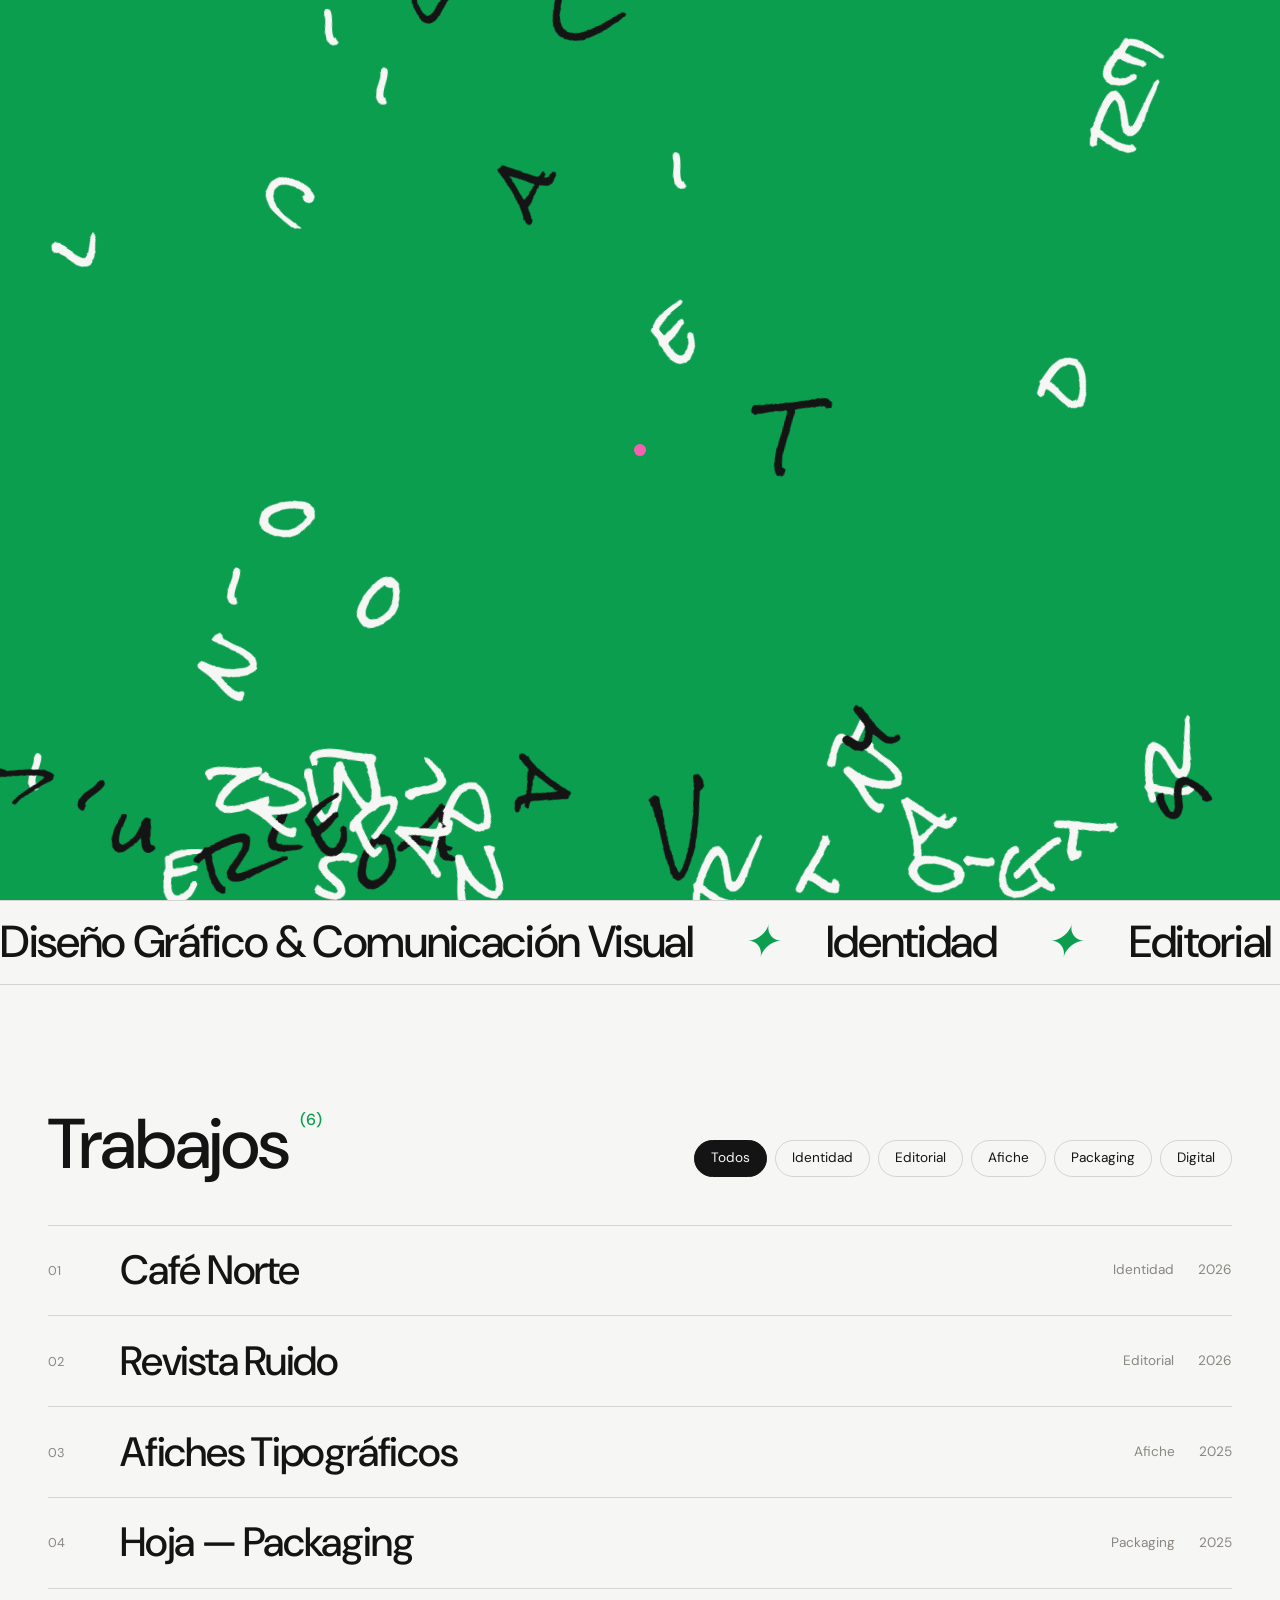
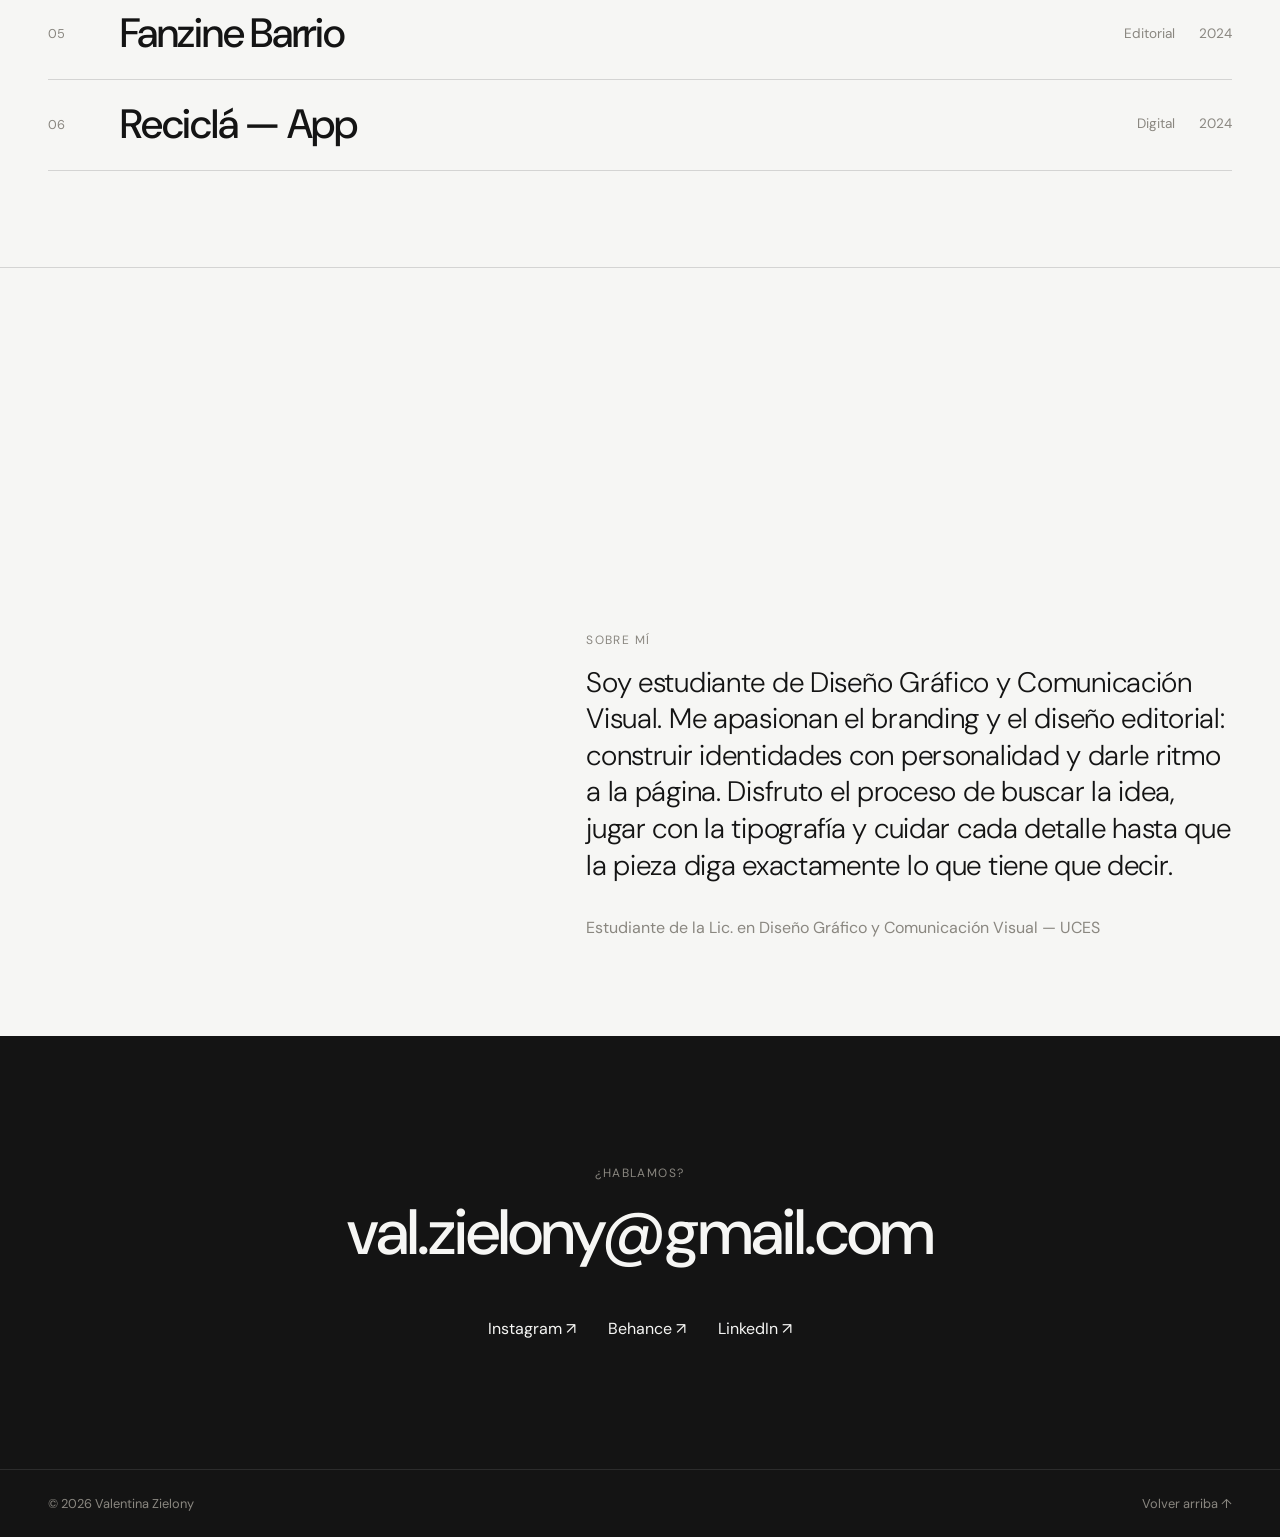
==== commit 8a9f0b62: "Add files via upload" ====
--- a/portfolio/index.html
+++ b/portfolio/index.html
@@ -13,9 +13,7 @@
 <body class="home">
 
   <!-- Pantalla de carga -->
-  <div class="loader" id="loader">
-    <span class="loader__count" id="loaderCount">0</span>
-  </div>
+  <div class="loader" id="loader"></div>
 
   <!-- Cursor personalizado -->
   <div class="cursor" id="cursor"><span class="cursor__label" id="cursorLabel">Ver</span></div>
--- a/portfolio/css/styles.css
+++ b/portfolio/css/styles.css
@@ -65,16 +65,19 @@
 /* ---------- Loader ---------- */
 .loader {
   position: fixed; inset: 0; z-index: 900;
-  background: var(--ink); color: var(--bg);
-  display: flex; align-items: flex-end; justify-content: flex-end;
-  padding: var(--pad);
+  background: var(--accent); overflow: hidden;
   transition: transform 1s var(--ease);
 }
-.loader__count { font-family: var(--serif); font-size: clamp(5rem, 18vw, 14rem); line-height: .8; }
+.fall {
+  position: absolute; top: 0; left: 0;
+  font-family: var(--name); line-height: 1.2; text-align: center;
+  transform-origin: 50% 65%;
+  will-change: transform; user-select: none;
+}
 .loader.is-done { transform: translateY(-100%); }
 
 .curtain {
-  position: fixed; inset: 0; z-index: 900; background: var(--ink);
+  position: fixed; inset: 0; z-index: 900; background: var(--accent);
   transform-origin: top; transition: transform .9s var(--ease);
 }
 .curtain.is-done { transform: scaleY(0); }
@@ -128,7 +131,7 @@
 .hero__meta { display: flex; justify-content: space-between; font-size: .85rem; color: var(--muted); }
 .hero__title {
   font-family: var(--name); font-weight: 400;
-  font-size: clamp(2.6rem, 5vw, 5rem);
+  font-size: clamp(3rem, 6.5vw, 6.5rem);
   text-align: center;
   line-height: 1.4; letter-spacing: 0;
 }
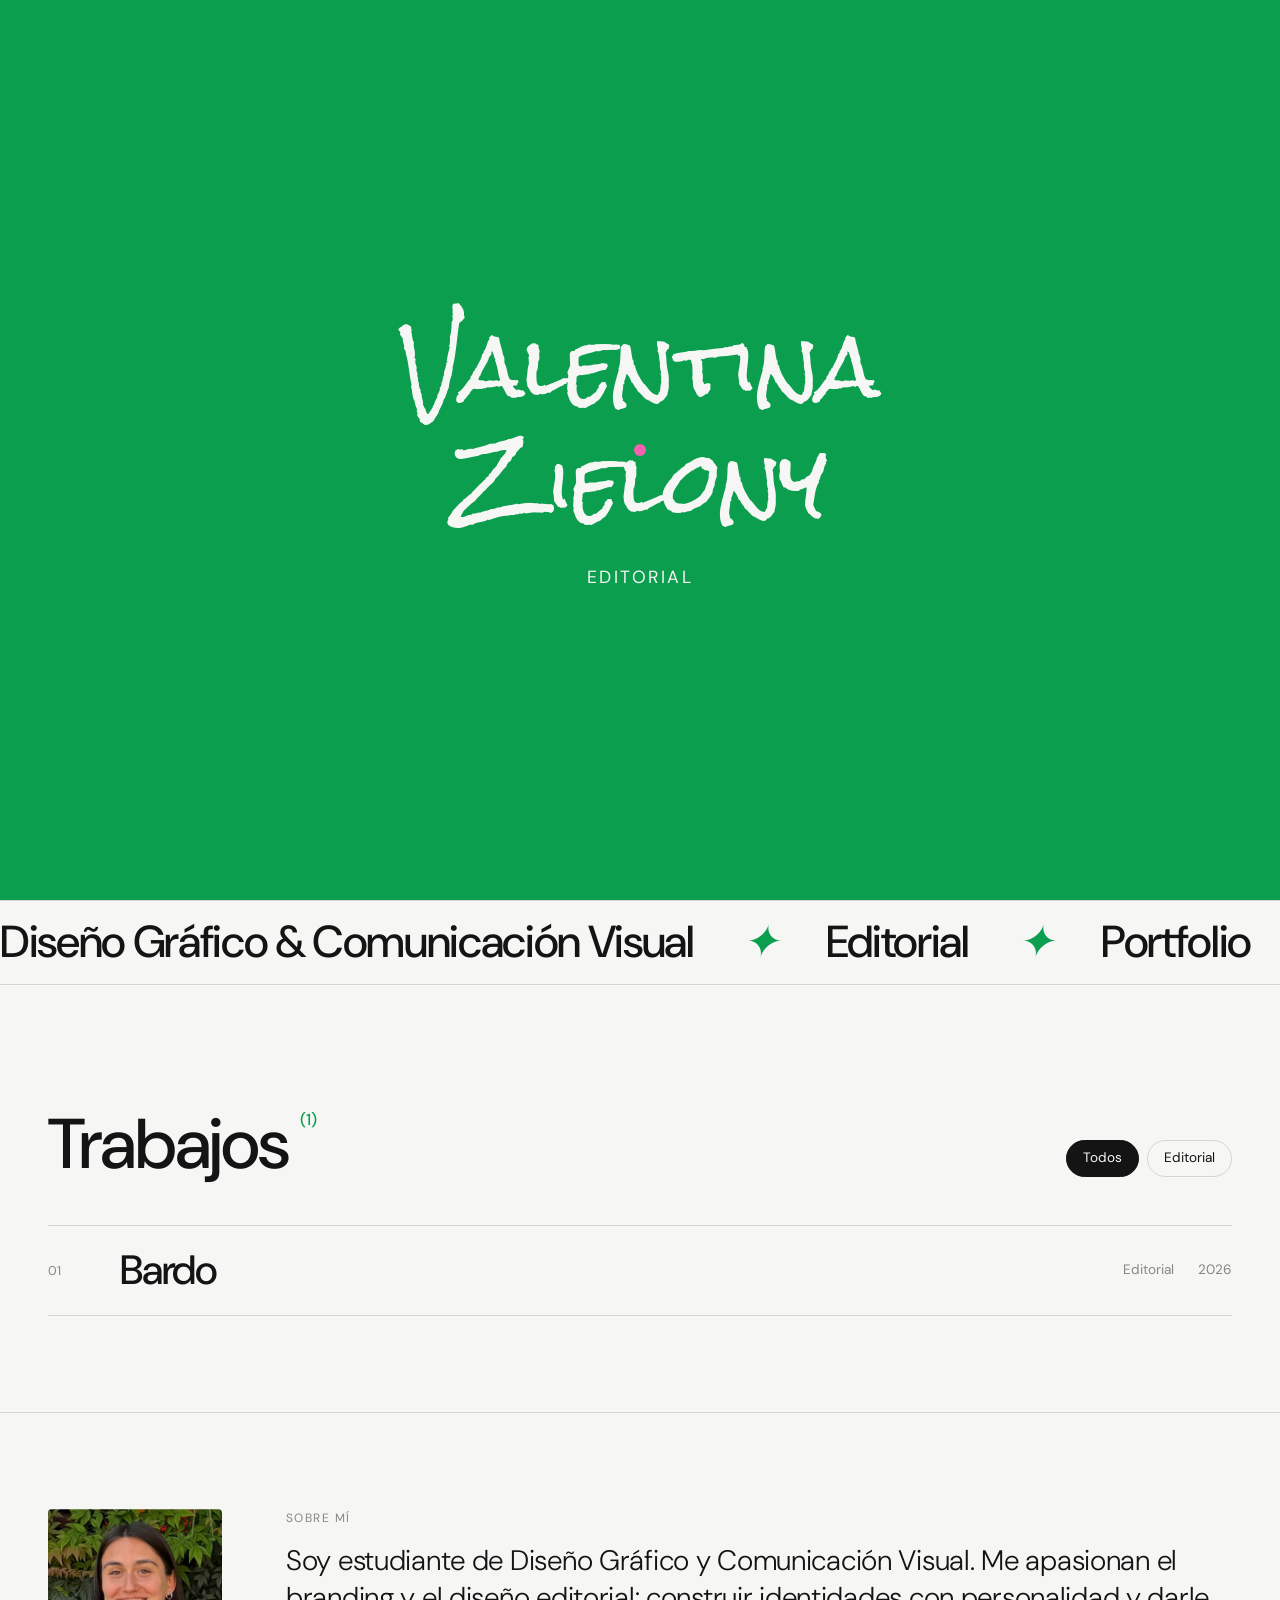
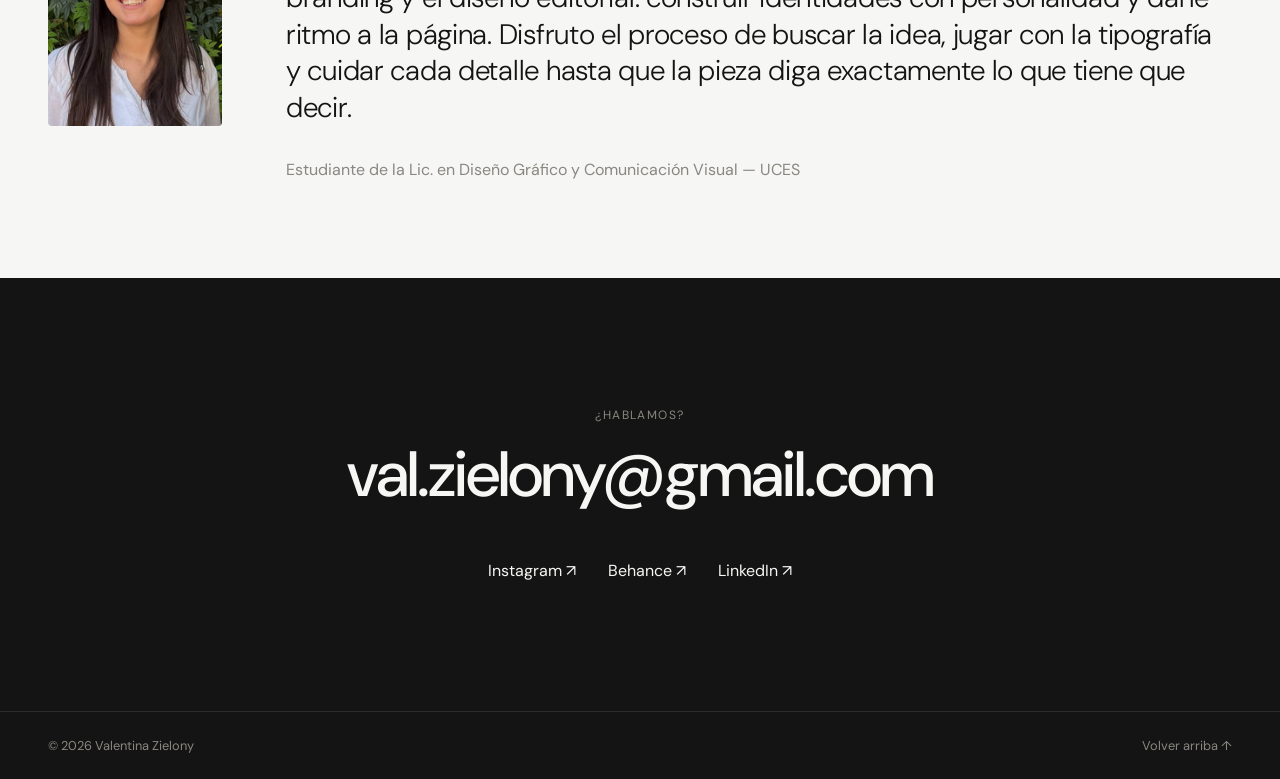
==== commit 1bc1571d: "Add files via upload" ====
--- a/portfolio/index.html
+++ b/portfolio/index.html
@@ -62,10 +62,12 @@
 
     <!-- SOBRE MÍ -->
     <section class="about" id="sobre-mi">
-      <div class="about__img reveal-img"><img data-foto src="img/perfil.svg" alt="Foto de perfil" /></div>
+      <div class="about__img reveal-img"><img data-foto src="img/perfil.jpg" alt="Foto de perfil" /></div>
       <div class="about__text">
-        <p class="label reveal">Sobre mí</p>
-        <p class="about__bio reveal" data-bio></p>
+        <div class="about__copy">
+          <p class="label reveal">Sobre mí</p>
+          <p class="about__bio reveal" data-bio></p>
+        </div>
         <p class="about__uni reveal" data-universidad></p>
       </div>
     </section>
--- a/portfolio/css/styles.css
+++ b/portfolio/css/styles.css
@@ -59,7 +59,20 @@
 .cursor.is-hover { width: 48px; height: 48px; }
 .cursor.is-view { width: 90px; height: 90px; mix-blend-mode: normal; background: var(--accent); }
 .cursor.is-view .cursor__label { opacity: 1; color: #fff; }
-@media (hover: none) { .cursor { display: none; } }
+/* Mancha verde difuminada */
+.blob {
+  position: fixed; top: 0; left: 0; z-index: 999;
+  width: 340px; height: 340px; border-radius: 50%;
+  background: radial-gradient(circle, var(--accent) 0%, rgba(11, 158, 79, 0) 70%);
+  filter: blur(30px);
+  opacity: 0; pointer-events: none;
+  mix-blend-mode: multiply;
+  transition: opacity .6s ease, width .6s var(--ease-out), height .6s var(--ease-out);
+}
+.blob.on { opacity: .45; }
+.blob.big { width: 480px; height: 480px; }
+.marker { position: fixed; inset: 0; width: 100%; height: 100%; z-index: 998; pointer-events: none; mix-blend-mode: multiply; }
+@media (hover: none) { .cursor, .blob, .marker { display: none; } }
 @media (hover: hover) { body, a { cursor: none; } }
 
 /* ---------- Loader ---------- */
@@ -68,12 +81,25 @@
   background: var(--accent); overflow: hidden;
   transition: transform 1s var(--ease);
 }
-.fall {
-  position: absolute; top: 0; left: 0;
-  font-family: var(--name); line-height: 1.2; text-align: center;
-  transform-origin: 50% 65%;
-  will-change: transform; user-select: none;
-}
+.ld {
+  position: absolute; inset: 0; display: flex; flex-direction: column;
+  align-items: center; justify-content: center; color: var(--bg); text-align: center;
+}
+.ld-name { font-family: var(--name); font-size: clamp(3rem, 6.5vw, 6.5rem); line-height: 1.4; }
+.ld-line { display: block; }
+.ld-ch {
+  display: inline-block; opacity: 0;
+  transform: translateY(.25em) rotate(-8deg) scale(.9);
+  transition: opacity .35s ease, transform .5s var(--ease-out);
+}
+.ld-ch.on { opacity: 1; transform: none; }
+.ld-word {
+  margin-top: 1.5rem; height: 1.6em; overflow: hidden;
+  font-size: clamp(.9rem, 1.4vw, 1.1rem); letter-spacing: .14em; text-transform: uppercase;
+}
+.ld-word span { display: block; }
+.ld-word span.in { animation: wordIn .3s var(--ease-out); }
+@keyframes wordIn { from { transform: translateY(100%); opacity: 0; } to { transform: none; opacity: 1; } }
 .loader.is-done { transform: translateY(-100%); }
 
 .curtain {
@@ -117,10 +143,9 @@
 .reveal { opacity: 0; transform: translateY(40px); transition: opacity 1s var(--ease-out), transform 1s var(--ease-out); }
 .reveal.in { opacity: 1; transform: none; }
 .is-ready .hero .reveal { opacity: 1; transform: none; transition-delay: .7s; }
-.reveal-img { overflow: hidden; clip-path: inset(100% 0 0 0); transition: clip-path 1.4s var(--ease); }
-.reveal-img img { transform: scale(1.25); transition: transform 1.8s var(--ease-out); }
-.reveal-img.in { clip-path: inset(0 0 0 0); }
-.reveal-img.in img { transform: scale(1); }
+.reveal-img { overflow: hidden; }
+.reveal-img img { clip-path: inset(100% 0 0 0); transform: scale(1.25); transition: clip-path 1.4s var(--ease), transform 1.8s var(--ease-out); }
+.reveal-img.in img { clip-path: inset(0 0 0 0); transform: scale(1); }
 
 /* ---------- Hero ---------- */
 .hero {
@@ -217,14 +242,16 @@
 /* ---------- Sobre mí ---------- */
 .about {
   padding: 6rem var(--pad);
-  display: grid; grid-template-columns: 1fr 1.4fr; gap: clamp(2rem, 6vw, 6rem); align-items: end;
+  display: grid; grid-template-columns: auto 1fr; gap: clamp(2rem, 5vw, 5rem); align-items: start;
   border-top: 1px solid var(--line);
 }
-.about__img { aspect-ratio: 4/5; border-radius: 4px; }
-.about__img img { height: 100%; object-fit: cover; }
-.about__bio { font-family: var(--serif); font-size: clamp(1.3rem, 2.2vw, 2rem); line-height: 1.3; margin-bottom: 2rem; }
+/* La foto mide lo mismo que el bloque "Sobre mí" + párrafo (se ajusta solo con JS) */
+.about__img { aspect-ratio: 4/5; border-radius: 4px; width: 280px; }
+.about__img img { height: 100%; object-fit: cover; object-position: 50% 30%; }
+.about__bio { font-family: var(--serif); font-size: clamp(1.3rem, 2.2vw, 2rem); line-height: 1.3; }
+.about__uni { margin-top: 2rem; }
 .about__uni { color: var(--muted); }
-@media (max-width: 800px) { .about { grid-template-columns: 1fr; } .about__img { max-width: 420px; } }
+@media (max-width: 800px) { .about { grid-template-columns: 1fr; } .about__img { width: 100%; max-width: 420px; height: auto !important; } }
 
 /* ---------- Contacto ---------- */
 .contact { padding: 8rem var(--pad); text-align: center; background: var(--ink); color: var(--bg); }
@@ -260,7 +287,8 @@
 @media (max-width: 800px) { .p-desc { grid-template-columns: 1fr; } }
 
 .p-gallery { padding: 0 var(--pad) 6rem; display: grid; grid-template-columns: 1fr 1fr; gap: clamp(1rem, 2vw, 2rem); }
-.p-gallery figure:nth-child(3n+1) { grid-column: 1 / -1; }
+.p-gallery figure { grid-column: 1 / -1; }
+.p-gallery figure.half { grid-column: auto; }
 .p-gallery .reveal-img { border-radius: 4px; }
 .p-gallery figcaption { font-size: .8rem; color: var(--muted); margin-top: .6rem; }
 @media (max-width: 700px) { .p-gallery { grid-template-columns: 1fr; } }
@@ -279,7 +307,7 @@
 @media (prefers-reduced-motion: reduce) {
   *, *::before, *::after { animation: none !important; transition: none !important; }
   .split .char { transform: none; }
-  .reveal, .reveal-img, .reveal-img img { opacity: 1; transform: none; clip-path: none; }
+  .reveal, .reveal-img img { opacity: 1; transform: none; clip-path: none; }
 }
 
 /* Ajustes para DM Sans en títulos grandes */
